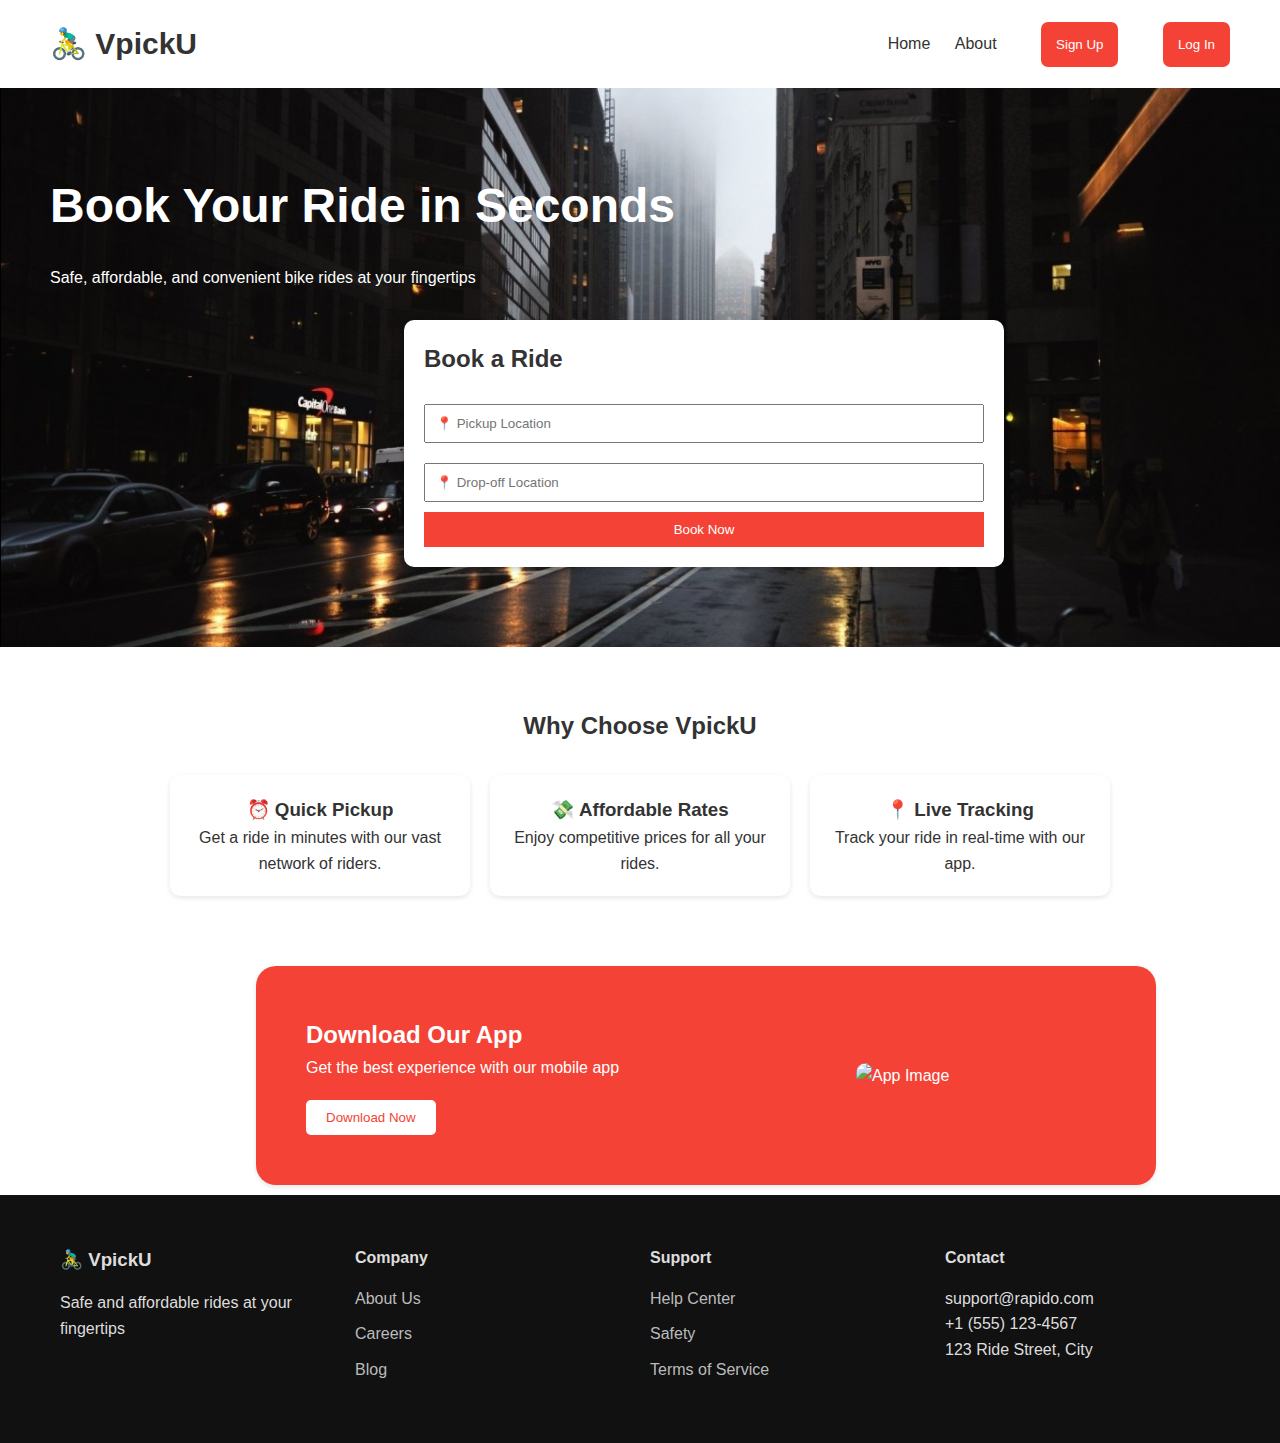
==== index.html @ b5537381 "Initial project setup with HTML, CSS, JS, and assets" ====
<!DOCTYPE html>
<html lang="en">
<head>
  <meta charset="UTF-8">
  <meta name="viewport" content="width=device-width, initial-scale=1">
  <title>Rapido - Book Your Ride</title>
  <link rel="stylesheet" href="style.css">
</head>
<body>

  <header>

    <div class="logo">🚴‍♂️ VpickU </div>

    <nav >
      <a href="#">Home</a>
      <a href="#">About</a>
      <a href="signup.html"><button>Sign Up</button></a>
      <a href="login.html"><button>Log In</button></a>
    </nav>
  </header>

  <section class="hero">
    <div class="hero-content">
      <h1>Book Your Ride in Seconds</h1>
      <p>Safe, affordable, and convenient bike rides at your fingertips</p>
      <div class="form-box">
        <h2>Book a Ride</h2>
        <input type="text" id="pickup" placeholder="📍 Pickup Location">
        <input type="text" id="dropoff" placeholder="📍 Drop-off Location">
        <button onclick="bookRide()">Book Now</button>
      </div>
    </div>
  </section>

  <section class="features">
    <h2>Why Choose VpickU</h2>
    <div class="feature-cards">
      <div class="card">
        <h3>⏰ Quick Pickup</h3>
        <p>Get a ride in minutes with our vast network of riders.</p>
      </div>
      <div class="card">
        <h3>💸 Affordable Rates</h3>
        <p>Enjoy competitive prices for all your rides.</p>
      </div>
      <div class="card">
        <h3>📍 Live Tracking</h3>
        <p>Track your ride in real-time with our app.</p>
      </div>
    </div>
  </section>

  <section class="app-promo">
    <div class="promo-content">
      <h2>Download Our App</h2>
      <p>Get the best experience with our mobile app</p>
      <button>Download Now</button>
    </div>
    <img src="https://i.ibb.co/M2C5Bpf/phone-app.jpg" alt="App Image">
  </section>

  <footer>
    <div class="footer-col">
      <h3>🚴‍♂️ VpickU</h3>
      <p>Safe and affordable rides at your fingertips</p>
    </div>
    <div class="footer-col">
      <h4>Company</h4>
      <a href="#">About Us</a>
      <a href="#">Careers</a>
      <a href="#">Blog</a>
    </div>
    <div class="footer-col">
      <h4>Support</h4>
      <a href="#">Help Center</a>
      <a href="#">Safety</a>
      <a href="#">Terms of Service</a>
    </div>
    <div class="footer-col">
      <h4>Contact</h4>
      <p>support@rapido.com</p>
      <p>+1 (555) 123-4567</p>
      <p>123 Ride Street, City</p>
    </div>
  </footer>

<script src="script.js"></script>
</body>
</html>
---- style.css ----
* {
    margin: 0;
    padding: 0;
    box-sizing: border-box;
  }
  
  body {
    font-family: 'Arial', sans-serif;
    color: #333;
    line-height: 1.6;
  }
  
  header {
    display: flex;
    justify-content: space-between;
    padding: 20px 50px;
    background: #fff;
    align-items: center;
    box-shadow: 0 2px 5px rgba(0,0,0,0.1);
  }

  
  header .logo {
    font-size: 30px;
    font-weight: bold;
    
  }
  
  header nav a {
    margin-left: 20px;
    text-decoration: none;
    color: #333;
  }
  header nav button {
    margin-left: 20px;
    text-decoration: none;
    background-color: #f44336;
    color: white;
    border: none;
    border-radius: 7px;
    padding: 15px;
    
  }
 
  .hero {
    background: url('imgs/cars_on_road.jpg') no-repeat center center/cover;
    background-blend-mode: lighten;
    color: #fff;
    text-align: left;
    padding: 80px 50px;
  }
  
  .hero-content h1 {
    font-size: 48px;
    margin-bottom: 20px;
    
  }
  
  .form-box {
  
    background: #fff;
    padding: 20px;
    margin-left: 30%;
    color: #333;
    border-radius: 10px;
    margin-top: 30px;
    max-width: 600px;
    box-shadow: 0 2px 5px rgba(0,0,0,0.2);

  }
  
  .form-box h2 {
    margin-bottom: 15px;
  }
  
  .form-box input {
    width: 100%;
    padding: 10px;
    margin: 10px 0;
  }
  
  .form-box button {
    background: #f44336;
    color: #fff;
    padding: 10px;
    border: none;
    cursor: pointer;
    width: 100%;
  }
  
  .features {
    padding: 60px 50px;
    text-align: center;
  }
  
  .features h2 {
    margin-bottom: 30px;
  }
  
  .feature-cards {
    display: flex;
    gap: 20px;
    justify-content: center;
    flex-wrap: wrap;
  }
  
  .card {
    background: #fff;
    padding: 20px;
    flex: 1;
    min-width: 250px;
    max-width: 300px;
    border-radius: 10px;
    box-shadow: 0 2px 5px rgba(0,0,0,0.1);
  }
  
  .app-promo {
    
    background: #f44336;
    color: #fff;
    display: flex;
    align-items: center;
    padding: 50px;
    flex-wrap: wrap;
    width: 900px;
    border-radius: 20px;
    box-shadow: 0 2px 5px rgba(0,0,0,0.1);
    margin: 10px;
    margin-left: 20%;
  }
  
  .app-promo img {
    width: 250px;
    margin-left: auto;
    border-radius: 10px;
  }
  
  .promo-content button {
    background: #fff;
    color: #f44336;
    padding: 10px 20px;
    border: none;
    margin-top: 20px;
    cursor: pointer;
    border-radius: 5px;
  }
  
  footer {
    background: #111;
    color: #ddd;
    display: flex;
    flex-wrap: wrap;
    padding: 40px 50px;
  }
  
  .footer-col {
    flex: 1;
    min-width: 180px;
    margin: 10px;
  }
  
  .footer-col h4, .footer-col h3 {
    margin-bottom: 15px;
  }
  
  .footer-col a {
    display: block;
    color: #bbb;
    text-decoration: none;
    margin-bottom: 10px;
  }
  
  /* sign-up-form */


  .sign-form {
    
    width: 40%;
    background-color: white;
    padding: 20px;
    margin: 50px auto;
    border-radius: 10px;
    box-shadow: 0 4px 8px rgba(0, 0, 0, 0.1);
   

  }
  
  .sign-form label {
    font-size: 15px;
    font-weight: 600;
    margin-bottom: 6px;
    display: block;
    color: #333;
  }
  
  .sign-form input[type="number"],
  .sign-form input[type="password"],
  .sign-form input[type="text"] {
    width: 100%;
    padding: 10px 12px;
    margin-bottom: 18px;
    border: 1.5px solid #ccc;
    border-radius: 8px;
    font-size: 16px;
    outline: none;
    transition: 0.3s;
  }
  
  .sign-form input[type="number"]:focus,
  .sign-form input[type="password"]:focus,
  .sign-form input[type="text"]:focus {
    border-color: #007bff;
    box-shadow: 0 0 6px rgba(0, 123, 255, 0.3);
  }
  
  /* OTP Inputs */
  .otp-container {
    display: flex;
    justify-content: space-between;
    margin-top: 10px;
  }
  
  .otp-input {
    width: 55px;
    height: 55px;
    margin: 5px;
    text-align: center;
    font-size: 20px;
    border: 2px solid #ccc;
    border-radius: 10px;
    outline: none;
    transition: 0.3s;
  }
  
  .otp-input:focus {
    border-color: #007bff;
    box-shadow: 0 0 6px rgba(0, 123, 255, 0.4);
  }
  .sign-form form button {
    background-color: #f44336;
    color: white;
    border: none;
    padding: 10px;
    border-radius: 5px;

  }
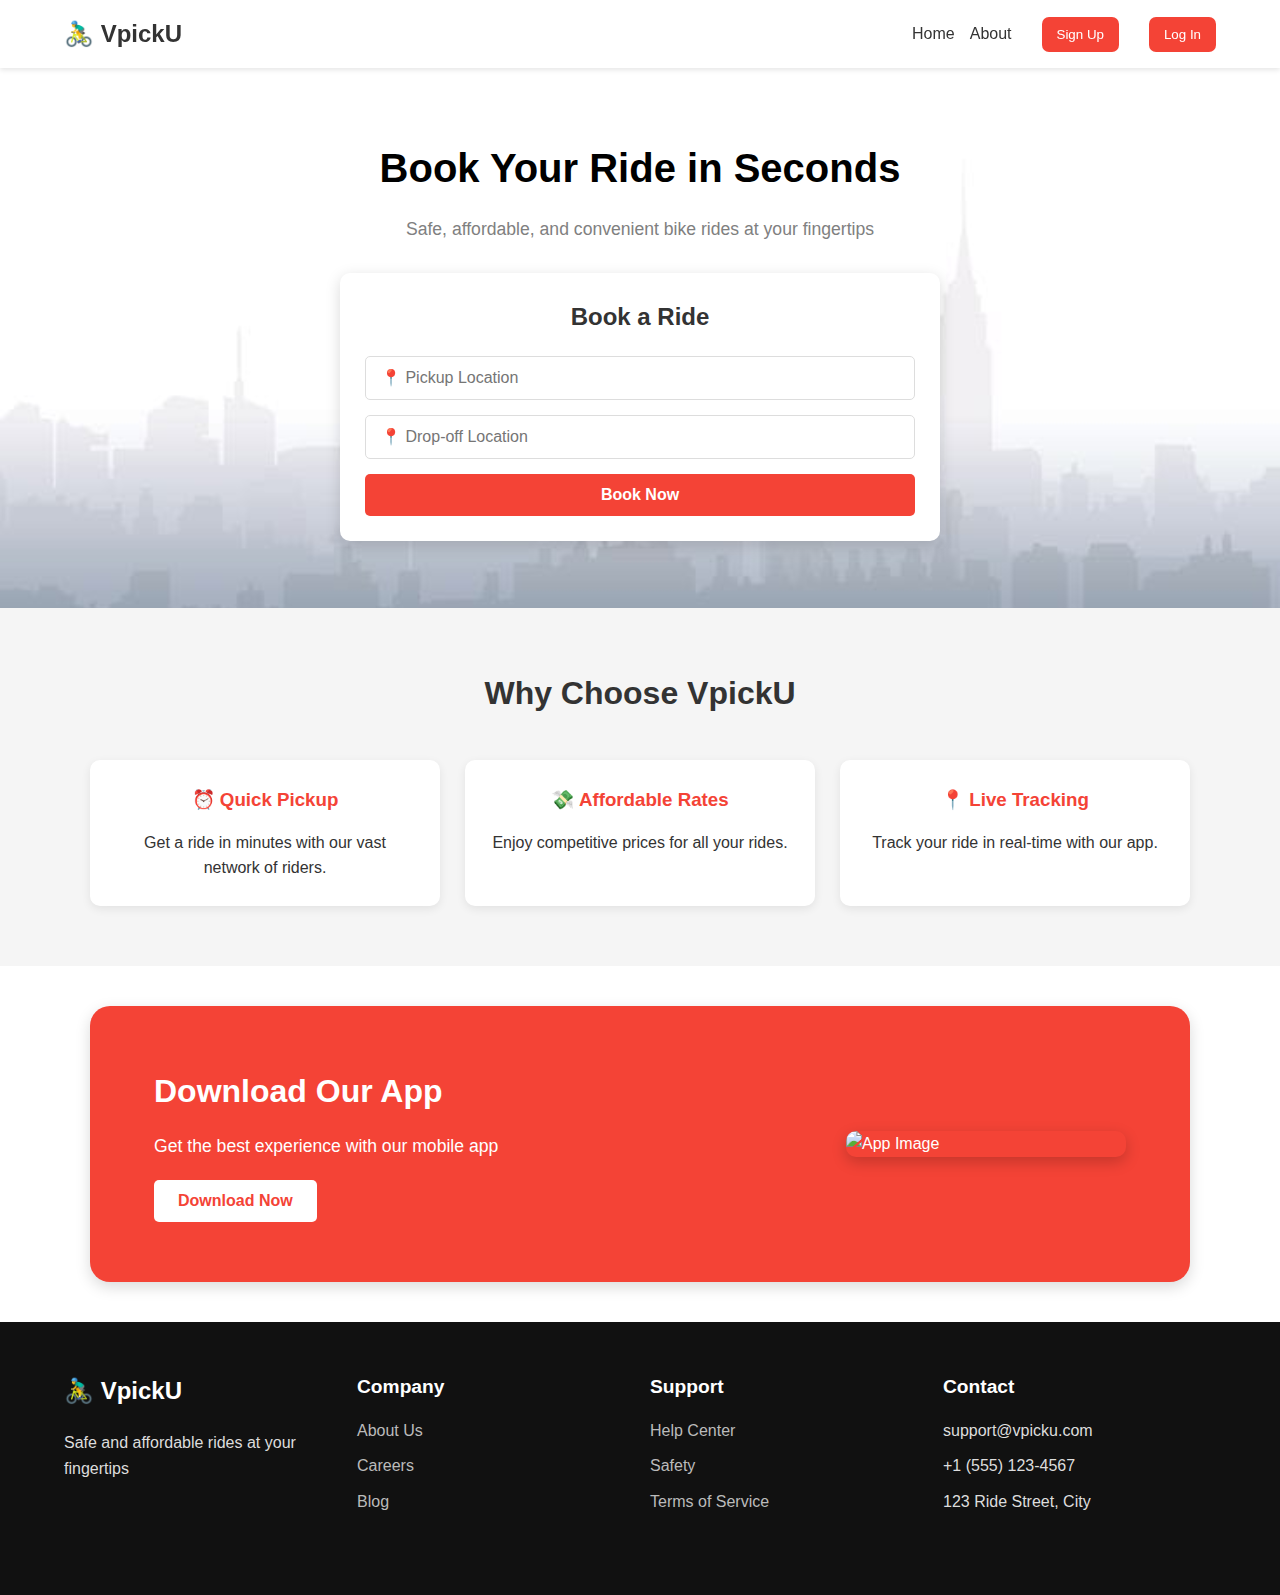
==== commit 27f48c52: "Updated images, modified HTML, JS, CSS files for VpickU" ====
--- a/index.html
+++ b/index.html
@@ -3,27 +3,26 @@
 <head>
   <meta charset="UTF-8">
   <meta name="viewport" content="width=device-width, initial-scale=1">
-  <title>Rapido - Book Your Ride</title>
+  <title>VpickU - Book Your Ride</title>
   <link rel="stylesheet" href="style.css">
 </head>
 <body>
 
   <header>
-
-    <div class="logo">🚴‍♂️ VpickU </div>
-
-    <nav >
+    <div class="logo">🚴‍♂️ VpickU</div>
+    <nav>
       <a href="#">Home</a>
       <a href="#">About</a>
       <a href="signup.html"><button>Sign Up</button></a>
       <a href="login.html"><button>Log In</button></a>
     </nav>
+    <!-- Menu toggle button will be added by JavaScript -->
   </header>
 
   <section class="hero">
     <div class="hero-content">
-      <h1>Book Your Ride in Seconds</h1>
-      <p>Safe, affordable, and convenient bike rides at your fingertips</p>
+      <h1 style="color: black;">Book Your Ride in Seconds</h1>
+      <p style="color: gray;">Safe, affordable, and convenient bike rides at your fingertips</p>
       <div class="form-box">
         <h2>Book a Ride</h2>
         <input type="text" id="pickup" placeholder="📍 Pickup Location">
@@ -79,12 +78,12 @@
     </div>
     <div class="footer-col">
       <h4>Contact</h4>
-      <p>support@rapido.com</p>
+      <p>support@vpicku.com</p>
       <p>+1 (555) 123-4567</p>
       <p>123 Ride Street, City</p>
     </div>
   </footer>
 
-<script src="script.js"></script>
+  <script src="script.js"></script>
 </body>
-</html>
+</html>--- a/style.css
+++ b/style.css
@@ -1,248 +1,497 @@
+/* Reset and Base Styles */
 * {
-    margin: 0;
-    padding: 0;
-    box-sizing: border-box;
-  }
-  
-  body {
-    font-family: 'Arial', sans-serif;
-    color: #333;
-    line-height: 1.6;
-  }
-  
+  margin: 0;
+  padding: 0;
+  box-sizing: border-box;
+}
+
+body {
+  font-family: 'Arial', sans-serif;
+  color: #333;
+  line-height: 1.6;
+}
+
+/* Container for consistent width */
+.container {
+  width: 100%;
+  max-width: 1200px;
+  margin: 0 auto;
+  padding: 0 20px;
+}
+
+/* Header Styles */
+header {
+  display: flex;
+  justify-content: space-between;
+  padding: 15px 5%;
+  background: #fff;
+  align-items: center;
+  box-shadow: 0 2px 5px rgba(0,0,0,0.1);
+  position: sticky;
+  top: 0;
+  z-index: 100;
+  width: 100%;
+}
+
+header .logo {
+  font-size: 24px;
+  font-weight: bold;
+}
+
+header nav {
+  display: flex;
+  align-items: center;
+}
+
+header nav a {
+  margin-left: 15px;
+  text-decoration: none;
+  color: #333;
+  font-weight: 500;
+}
+
+header nav button {
+  margin-left: 15px;
+  text-decoration: none;
+  background-color: #f44336;
+  color: white;
+  border: none;
+  border-radius: 7px;
+  padding: 10px 15px;
+  font-weight: 500;
+  cursor: pointer;
+  transition: background-color 0.3s;
+}
+
+header nav button:hover {
+  background-color: #e53935;
+}
+
+/* Mobile menu toggle */
+.menu-toggle {
+  display: none;
+  font-size: 24px;
+  cursor: pointer;
+}
+
+/* Hero Section */
+.hero {
+  background: url('imgs/WhatsApp\ Image\ 2025-04-17\ at\ 10.40.40_4f9f68c1.jpg') no-repeat center center/cover;
+  background-blend-mode: lighten;
+  padding: 60px 5%;
+  display: flex;
+  justify-content: center;
+  align-items: center;
+  min-height: 60vh;
+}
+
+.hero-content {
+  width: 100%;
+  max-width: 800px;
+  text-align: center;
+}
+
+.hero-content h1 {
+  font-size: 2.5rem;
+  margin-bottom: 15px;
+}
+
+.hero-content p {
+  font-size: 1.1rem;
+  margin-bottom: 30px;
+}
+
+.form-box {
+  background: #fff;
+  padding: 25px;
+  color: #333;
+  border-radius: 10px;
+  max-width: 600px;
+  width: 100%;
+  margin: 0 auto;
+  box-shadow: 0 4px 15px rgba(0,0,0,0.15);
+}
+
+.form-box h2 {
+  margin-bottom: 20px;
+  text-align: center;
+}
+
+.form-box input {
+  width: 100%;
+  padding: 12px 15px;
+  margin-bottom: 15px;
+  border: 1px solid #ddd;
+  border-radius: 5px;
+  font-size: 16px;
+}
+
+.form-box button {
+  background: #f44336;
+  color: #fff;
+  padding: 12px;
+  border: none;
+  border-radius: 5px;
+  cursor: pointer;
+  width: 100%;
+  font-size: 16px;
+  font-weight: 600;
+  transition: background-color 0.3s;
+}
+
+.form-box button:hover {
+  background: #e53935;
+}
+
+/* Features Section */
+.features {
+  padding: 60px 5%;
+  text-align: center;
+  background-color: #f5f5f5;
+}
+
+.features h2 {
+  font-size: 2rem;
+  margin-bottom: 40px;
+}
+
+.feature-cards {
+  display: flex;
+  gap: 25px;
+  justify-content: center;
+  flex-wrap: wrap;
+  max-width: 1200px;
+  margin: 0 auto;
+}
+
+.card {
+  background: #fff;
+  padding: 25px;
+  flex: 1;
+  min-width: 250px;
+  max-width: 350px;
+  border-radius: 10px;
+  box-shadow: 0 3px 10px rgba(0,0,0,0.08);
+  transition: transform 0.3s;
+}
+
+.card:hover {
+  transform: translateY(-5px);
+}
+
+.card h3 {
+  margin-bottom: 15px;
+  color: #f44336;
+}
+
+/* App Promo Section */
+.app-promo {
+  background: #f44336;
+  color: #fff;
+  padding: 60px 5%;
+  display: flex;
+  align-items: center;
+  justify-content: space-between;
+  gap: 30px;
+  margin: 40px auto;
+  max-width: 1100px;
+  border-radius: 20px;
+  box-shadow: 0 5px 15px rgba(0,0,0,0.15);
+}
+
+.promo-content {
+  flex: 1;
+  min-width: 280px;
+}
+
+.promo-content h2 {
+  font-size: 2rem;
+  margin-bottom: 15px;
+}
+
+.promo-content p {
+  margin-bottom: 20px;
+  font-size: 1.1rem;
+}
+
+.promo-content button {
+  background: #fff;
+  color: #f44336;
+  padding: 12px 24px;
+  border: none;
+  border-radius: 5px;
+  cursor: pointer;
+  font-weight: 600;
+  font-size: 16px;
+  transition: background-color 0.3s;
+}
+
+.promo-content button:hover {
+  background: #f5f5f5;
+}
+
+.app-promo img {
+  width: 280px;
+  max-width: 100%;
+  border-radius: 10px;
+  box-shadow: 0 5px 15px rgba(0,0,0,0.2);
+}
+
+/* Footer */
+footer {
+  background: #111;
+  color: #ddd;
+  display: flex;
+  flex-wrap: wrap;
+  padding: 50px 5%;
+  gap: 20px;
+}
+
+.footer-col {
+  flex: 1;
+  min-width: 200px;
+  margin-bottom: 20px;
+}
+
+.footer-col h3 {
+  font-size: 1.5rem;
+  margin-bottom: 20px;
+  color: #fff;
+}
+
+.footer-col h4 {
+  font-size: 1.2rem;
+  margin-bottom: 15px;
+  color: #fff;
+}
+
+.footer-col a {
+  display: block;
+  color: #bbb;
+  text-decoration: none;
+  margin-bottom: 10px;
+  transition: color 0.3s;
+}
+
+.footer-col a:hover {
+  color: #f44336;
+}
+
+.footer-col p {
+  margin-bottom: 10px;
+}
+
+/* Sign-up Form */
+.sign-form {
+  width: 90%;
+  max-width: 500px;
+  background-color: white;
+  padding: 30px;
+  margin: 50px auto;
+  border-radius: 10px;
+  box-shadow: 0 4px 15px rgba(0, 0, 0, 0.1);
+}
+
+.sign-form label {
+  font-size: 15px;
+  font-weight: 600;
+  margin-bottom: 8px;
+  display: block;
+  color: #333;
+}
+
+.sign-form input[type="number"],
+.sign-form input[type="password"],
+.sign-form input[type="text"] {
+  width: 100%;
+  padding: 12px 15px;
+  margin-bottom: 20px;
+  border: 1.5px solid #ccc;
+  border-radius: 8px;
+  font-size: 16px;
+  outline: none;
+  transition: 0.3s;
+}
+
+.sign-form input[type="number"]:focus,
+.sign-form input[type="password"]:focus,
+.sign-form input[type="text"]:focus {
+  border-color: #007bff;
+  box-shadow: 0 0 6px rgba(0, 123, 255, 0.3);
+}
+
+.otp-container {
+  display: flex;
+  justify-content: space-between;
+  margin-top: 10px;
+  flex-wrap: wrap;
+}
+
+.otp-input {
+  width: 50px;
+  height: 50px;
+  margin: 5px;
+  text-align: center;
+  font-size: 20px;
+  border: 2px solid #ccc;
+  border-radius: 10px;
+  outline: none;
+  transition: 0.3s;
+}
+
+.otp-input:focus {
+  border-color: #007bff;
+  box-shadow: 0 0 6px rgba(0, 123, 255, 0.4);
+}
+
+.sign-form form button {
+  background-color: #f44336;
+  color: white;
+  border: none;
+  padding: 12px 20px;
+  border-radius: 5px;
+  width: 100%;
+  font-size: 16px;
+  font-weight: 600;
+  cursor: pointer;
+  transition: background-color 0.3s;
+}
+
+.sign-form form button:hover {
+  background-color: #e53935;
+}
+
+/* Media Queries for Responsiveness */
+@media (max-width: 992px) {
+  .app-promo {
+    flex-direction: column;
+    text-align: center;
+    padding: 40px 5%;
+  }
+  
+  .app-promo img {
+    margin-top: 30px;
+    width: 250px;
+  }
+  
+  .feature-cards {
+    gap: 20px;
+  }
+}
+
+@media (max-width: 768px) {
   header {
-    display: flex;
-    justify-content: space-between;
-    padding: 20px 50px;
-    background: #fff;
+    padding: 15px 4%;
+  }
+  
+  .menu-toggle {
+    display: block;
+  }
+  
+  header nav {
+    position: absolute;
+    top: 60px;
+    left: 0;
+    background: white;
+    width: 100%;
+    flex-direction: column;
     align-items: center;
-    box-shadow: 0 2px 5px rgba(0,0,0,0.1);
-  }
-
-  
-  header .logo {
-    font-size: 30px;
-    font-weight: bold;
-    
+    padding: 20px 0;
+    box-shadow: 0 5px 10px rgba(0,0,0,0.1);
+    transform: translateY(-150%);
+    transition: transform 0.3s ease;
+    z-index: 99;
+  }
+  
+  header nav.active {
+    transform: translateY(0);
   }
   
   header nav a {
-    margin-left: 20px;
-    text-decoration: none;
-    color: #333;
-  }
+    margin: 10px 0;
+  }
+  
   header nav button {
-    margin-left: 20px;
-    text-decoration: none;
-    background-color: #f44336;
-    color: white;
-    border: none;
-    border-radius: 7px;
-    padding: 15px;
-    
-  }
- 
+    margin: 10px 0;
+  }
+  
+  .hero-content h1 {
+    font-size: 2rem;
+  }
+  
+  .hero-content p {
+    font-size: 1rem;
+  }
+  
+  .features {
+    padding: 40px 4%;
+  }
+  
+  .card {
+    min-width: 100%;
+    margin-bottom: 20px;
+  }
+  
+  .feature-cards {
+    flex-direction: column;
+    align-items: center;
+  }
+  
+  .app-promo {
+    border-radius: 15px;
+    margin: 30px 4%;
+  }
+  
+  .footer-col {
+    min-width: 100%;
+  }
+}
+
+@media (max-width: 576px) {
   .hero {
-    background: url('imgs/cars_on_road.jpg') no-repeat center center/cover;
-    background-blend-mode: lighten;
-    color: #fff;
-    text-align: left;
-    padding: 80px 50px;
+    padding: 40px 4%;
+  }
+  
+  .form-box {
+    padding: 20px 15px;
   }
   
   .hero-content h1 {
-    font-size: 48px;
-    margin-bottom: 20px;
-    
-  }
-  
-  .form-box {
-  
-    background: #fff;
-    padding: 20px;
-    margin-left: 30%;
-    color: #333;
-    border-radius: 10px;
-    margin-top: 30px;
-    max-width: 600px;
-    box-shadow: 0 2px 5px rgba(0,0,0,0.2);
-
+    font-size: 1.8rem;
+  }
+  
+  .sign-form {
+    padding: 20px 15px;
+  }
+  
+  .otp-input {
+    width: 40px;
+    height: 40px;
+    font-size: 18px;
+  }
+  
+  .app-promo {
+    padding: 30px 4%;
+  }
+  
+  .promo-content h2 {
+    font-size: 1.7rem;
+  }
+}
+
+/* For extra small devices */
+@media (max-width: 375px) {
+  .hero-content h1 {
+    font-size: 1.5rem;
   }
   
   .form-box h2 {
-    margin-bottom: 15px;
-  }
-  
-  .form-box input {
-    width: 100%;
-    padding: 10px;
-    margin: 10px 0;
-  }
-  
-  .form-box button {
-    background: #f44336;
-    color: #fff;
-    padding: 10px;
-    border: none;
-    cursor: pointer;
-    width: 100%;
-  }
-  
-  .features {
-    padding: 60px 50px;
-    text-align: center;
-  }
-  
-  .features h2 {
-    margin-bottom: 30px;
-  }
-  
-  .feature-cards {
-    display: flex;
-    gap: 20px;
-    justify-content: center;
-    flex-wrap: wrap;
-  }
-  
-  .card {
-    background: #fff;
-    padding: 20px;
-    flex: 1;
-    min-width: 250px;
-    max-width: 300px;
-    border-radius: 10px;
-    box-shadow: 0 2px 5px rgba(0,0,0,0.1);
-  }
-  
-  .app-promo {
-    
-    background: #f44336;
-    color: #fff;
-    display: flex;
-    align-items: center;
-    padding: 50px;
-    flex-wrap: wrap;
-    width: 900px;
-    border-radius: 20px;
-    box-shadow: 0 2px 5px rgba(0,0,0,0.1);
-    margin: 10px;
-    margin-left: 20%;
-  }
-  
-  .app-promo img {
-    width: 250px;
-    margin-left: auto;
-    border-radius: 10px;
-  }
-  
-  .promo-content button {
-    background: #fff;
-    color: #f44336;
-    padding: 10px 20px;
-    border: none;
-    margin-top: 20px;
-    cursor: pointer;
-    border-radius: 5px;
-  }
-  
-  footer {
-    background: #111;
-    color: #ddd;
-    display: flex;
-    flex-wrap: wrap;
-    padding: 40px 50px;
-  }
-  
-  .footer-col {
-    flex: 1;
-    min-width: 180px;
-    margin: 10px;
-  }
-  
-  .footer-col h4, .footer-col h3 {
-    margin-bottom: 15px;
-  }
-  
-  .footer-col a {
-    display: block;
-    color: #bbb;
-    text-decoration: none;
-    margin-bottom: 10px;
-  }
-  
-  /* sign-up-form */
-
-
-  .sign-form {
-    
-    width: 40%;
-    background-color: white;
-    padding: 20px;
-    margin: 50px auto;
-    border-radius: 10px;
-    box-shadow: 0 4px 8px rgba(0, 0, 0, 0.1);
-   
-
-  }
-  
-  .sign-form label {
-    font-size: 15px;
-    font-weight: 600;
-    margin-bottom: 6px;
-    display: block;
-    color: #333;
-  }
-  
-  .sign-form input[type="number"],
-  .sign-form input[type="password"],
-  .sign-form input[type="text"] {
-    width: 100%;
-    padding: 10px 12px;
-    margin-bottom: 18px;
-    border: 1.5px solid #ccc;
-    border-radius: 8px;
+    font-size: 1.3rem;
+  }
+  
+  .otp-input {
+    width: 35px;
+    height: 35px;
     font-size: 16px;
-    outline: none;
-    transition: 0.3s;
-  }
-  
-  .sign-form input[type="number"]:focus,
-  .sign-form input[type="password"]:focus,
-  .sign-form input[type="text"]:focus {
-    border-color: #007bff;
-    box-shadow: 0 0 6px rgba(0, 123, 255, 0.3);
-  }
-  
-  /* OTP Inputs */
-  .otp-container {
-    display: flex;
-    justify-content: space-between;
-    margin-top: 10px;
-  }
-  
-  .otp-input {
-    width: 55px;
-    height: 55px;
-    margin: 5px;
-    text-align: center;
-    font-size: 20px;
-    border: 2px solid #ccc;
-    border-radius: 10px;
-    outline: none;
-    transition: 0.3s;
-  }
-  
-  .otp-input:focus {
-    border-color: #007bff;
-    box-shadow: 0 0 6px rgba(0, 123, 255, 0.4);
-  }
-  .sign-form form button {
-    background-color: #f44336;
-    color: white;
-    border: none;
-    padding: 10px;
-    border-radius: 5px;
-
-  }
- 
-  +  }
+}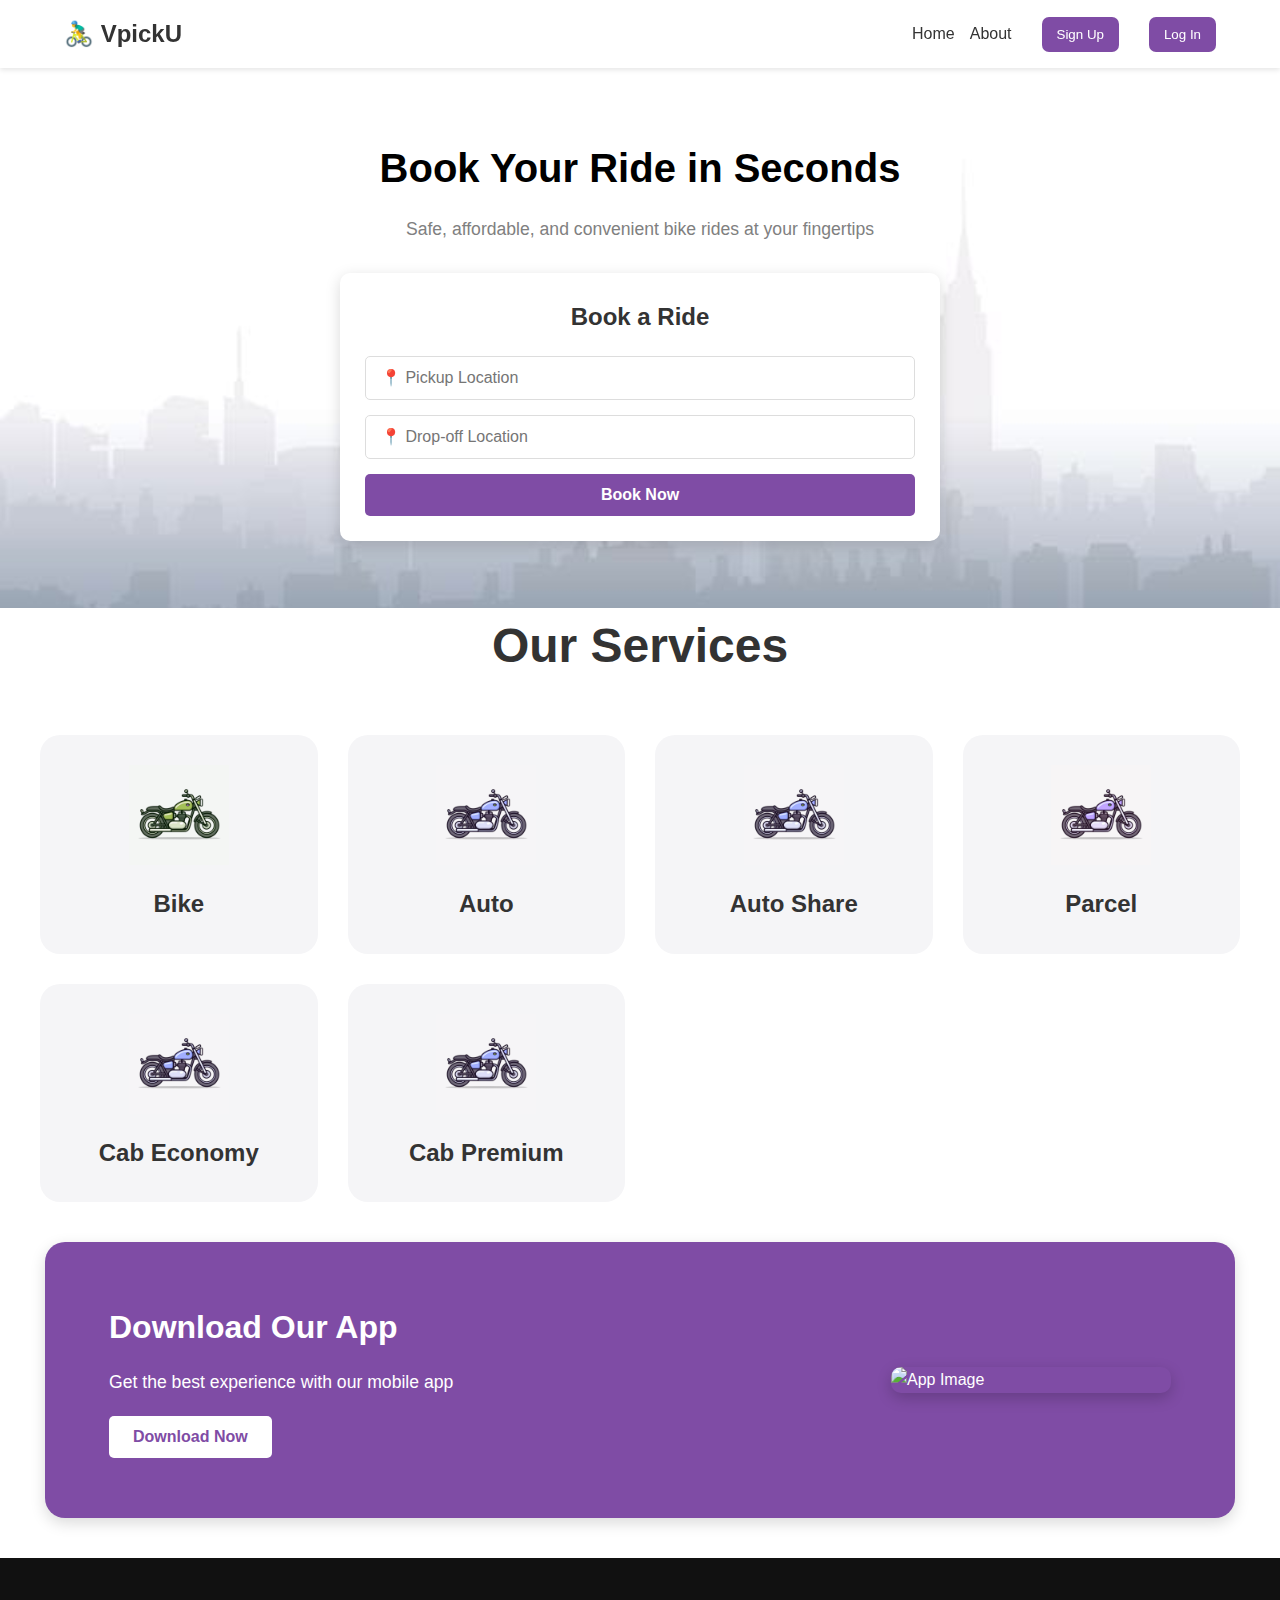
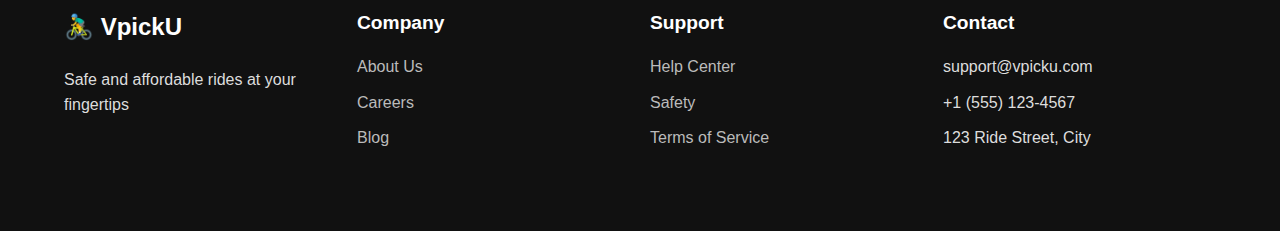
==== commit aecd76ba: "Initial commit" ====
--- a/index.html
+++ b/index.html
@@ -27,28 +27,59 @@
         <h2>Book a Ride</h2>
         <input type="text" id="pickup" placeholder="📍 Pickup Location">
         <input type="text" id="dropoff" placeholder="📍 Drop-off Location">
-        <button onclick="bookRide()">Book Now</button>
+        <a href="booking.html"><button ">Book Now</button></a>
       </div>
     </div>
   </section>
+  <div class="services-section">
+    <h1 class="section-title">Our Services</h1>
+    
+    <div class="services-grid">
+        <div class="service-card">
+            <div class="service-icon">
+                <img src="imgs/download-removebg-preview.png" alt="Bike Service" style="background-color: #f5f5f7; filter: hue-rotate(240deg);">
+            </div>
+            <h3 class="service-title">Bike</h3>
+        </div>
+        
+        <div class="service-card">
+            <div class="service-icon">
+                <img src="imgs/download-removebg-preview.png" alt="Auto Service" style="background-color: #f5f5f7; filter: hue-rotate(40deg);">
+            </div>
+            <h3 class="service-title">Auto</h3>
+        </div>
+        
+        <div class="service-card">
+            <div class="service-icon">
+                <img src="imgs/download-removebg-preview.png" alt="Auto Share Service" style="background-color: #f5f5f7; filter: hue-rotate(40deg);">
+            </div>
+            <h3 class="service-title">Auto Share</h3>
+        </div>
+        
+        <div class="service-card">
+            <div class="service-icon">
+                <img src="imgs/download-removebg-preview.png" alt="Parcel Service" style="background-color: #f5f5f7; filter: hue-rotate(60deg);">
+            </div>
+            <h3 class="service-title">Parcel</h3>
+        </div>
+        
+        <div class="service-card">
+            <div class="service-icon">
+                <img src="imgs/download-removebg-preview.png" alt="Cab Economy Service" style="background-color: #f5f5f7; filter: hue-rotate(40deg);">
+            </div>
+            <h3 class="service-title">Cab Economy</h3>
+        </div>
+        
+        <div class="service-card">
+            <div class="service-icon">
+                <img src="imgs/download-removebg-preview.png" alt="Cab Premium Service" style="background-color: #f5f5f7; filter: hue-rotate(40deg);">
+            </div>
+            <h3 class="service-title">Cab Premium</h3>
+        </div>
+    </div>
+</div>
 
-  <section class="features">
-    <h2>Why Choose VpickU</h2>
-    <div class="feature-cards">
-      <div class="card">
-        <h3>⏰ Quick Pickup</h3>
-        <p>Get a ride in minutes with our vast network of riders.</p>
-      </div>
-      <div class="card">
-        <h3>💸 Affordable Rates</h3>
-        <p>Enjoy competitive prices for all your rides.</p>
-      </div>
-      <div class="card">
-        <h3>📍 Live Tracking</h3>
-        <p>Track your ride in real-time with our app.</p>
-      </div>
-    </div>
-  </section>
+ 
 
   <section class="app-promo">
     <div class="promo-content">
--- a/style.css
+++ b/style.css
@@ -53,7 +53,7 @@
 header nav button {
   margin-left: 15px;
   text-decoration: none;
-  background-color: #f44336;
+  background-color: #7f4ca5;
   color: white;
   border: none;
   border-radius: 7px;
@@ -64,7 +64,7 @@
 }
 
 header nav button:hover {
-  background-color: #e53935;
+  background-color: #7f4ca5;
 }
 
 /* Mobile menu toggle */
@@ -127,7 +127,7 @@
 }
 
 .form-box button {
-  background: #f44336;
+  background: #7f4ca5;
   color: #fff;
   padding: 12px;
   border: none;
@@ -140,53 +140,86 @@
 }
 
 .form-box button:hover {
-  background: #e53935;
-}
-
-/* Features Section */
-.features {
-  padding: 60px 5%;
-  text-align: center;
-  background-color: #f5f5f5;
-}
-
-.features h2 {
-  font-size: 2rem;
-  margin-bottom: 40px;
-}
-
-.feature-cards {
-  display: flex;
-  gap: 25px;
-  justify-content: center;
-  flex-wrap: wrap;
+  background: #7f4ca5;
+}
+
+
+/* icon cards */
+.services-section {
   max-width: 1200px;
   margin: 0 auto;
 }
 
-.card {
-  background: #fff;
-  padding: 25px;
-  flex: 1;
-  min-width: 250px;
-  max-width: 350px;
-  border-radius: 10px;
-  box-shadow: 0 3px 10px rgba(0,0,0,0.08);
-  transition: transform 0.3s;
-}
-
-.card:hover {
-  transform: translateY(-5px);
-}
-
-.card h3 {
-  margin-bottom: 15px;
-  color: #f44336;
-}
-
+.section-title {
+  font-size: 48px;
+  color: #333;
+  font-weight: bold;
+  margin-bottom: 50px;
+  position: relative;
+  text-align: center;
+}
+
+.section-title::after {
+  content: "";
+  position: absolute;
+  left: 0;
+  bottom: -10px;
+  width: 180px;
+  height: 4px;
+  
+}
+
+.services-grid {
+  display: grid;
+  grid-template-columns: repeat(auto-fill, minmax(250px, 1fr));
+  gap: 30px;
+  margin-top: 40px;
+}
+
+.service-card {
+  background-color: #f5f5f7;
+  border-radius: 20px;
+  padding: 30px;
+  text-align: center;
+  transition: all 0.3s ease;
+  cursor: pointer;
+}
+
+.service-card:hover {
+  transform: translateY(-10px);
+  box-shadow: 0 10px 20px rgba(0, 0, 0, 0.1);
+}
+
+.service-icon {
+  width: 100px;
+  height: 100px;
+  margin: 0 auto 20px;
+}
+
+.service-icon img {
+  width: 100%;
+  height: 100%;
+  object-fit: contain;
+}
+
+.service-title {
+  font-size: 24px;
+  color: #333;
+  font-weight: 600;
+}
+
+/* Animation for icons */
+@keyframes bounce {
+  0%, 100% { transform: translateY(0); }
+  50% { transform: translateY(-10px); }
+}
+
+.service-card:hover .service-icon {
+  animation: bounce 1s ease infinite;
+}
 /* App Promo Section */
 .app-promo {
-  background: #f44336;
+  background: #7f4ca5;
   color: #fff;
   padding: 60px 5%;
   display: flex;
@@ -194,7 +227,7 @@
   justify-content: space-between;
   gap: 30px;
   margin: 40px auto;
-  max-width: 1100px;
+  max-width: 1190px;
   border-radius: 20px;
   box-shadow: 0 5px 15px rgba(0,0,0,0.15);
 }
@@ -216,7 +249,7 @@
 
 .promo-content button {
   background: #fff;
-  color: #f44336;
+  color: #7f4ca5;
   padding: 12px 24px;
   border: none;
   border-radius: 5px;
@@ -274,7 +307,7 @@
 }
 
 .footer-col a:hover {
-  color: #f44336;
+  color: #7f4ca5;
 }
 
 .footer-col p {
@@ -345,7 +378,7 @@
 }
 
 .sign-form form button {
-  background-color: #f44336;
+  background-color: #7f4ca5;
   color: white;
   border: none;
   padding: 12px 20px;
@@ -358,7 +391,7 @@
 }
 
 .sign-form form button:hover {
-  background-color: #e53935;
+  background-color: #7f4ca5;
 }
 
 /* Media Queries for Responsiveness */
